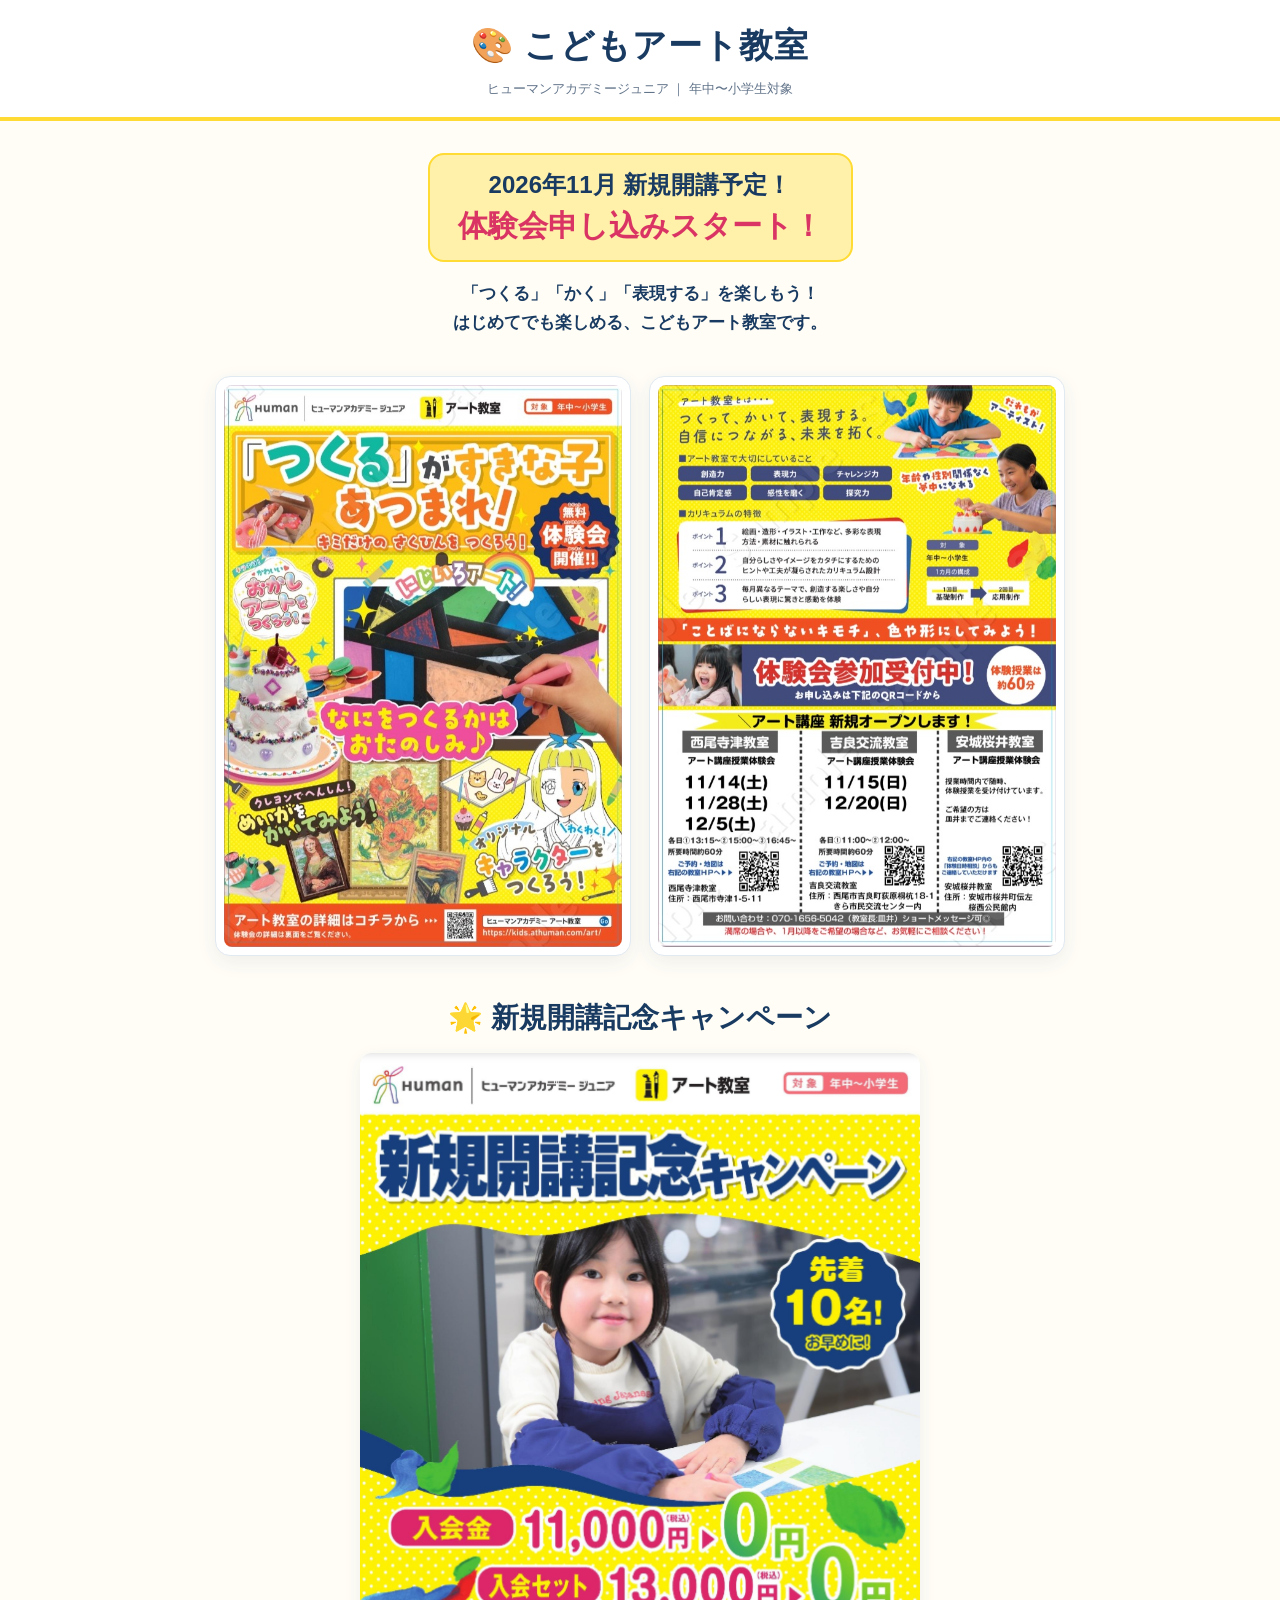
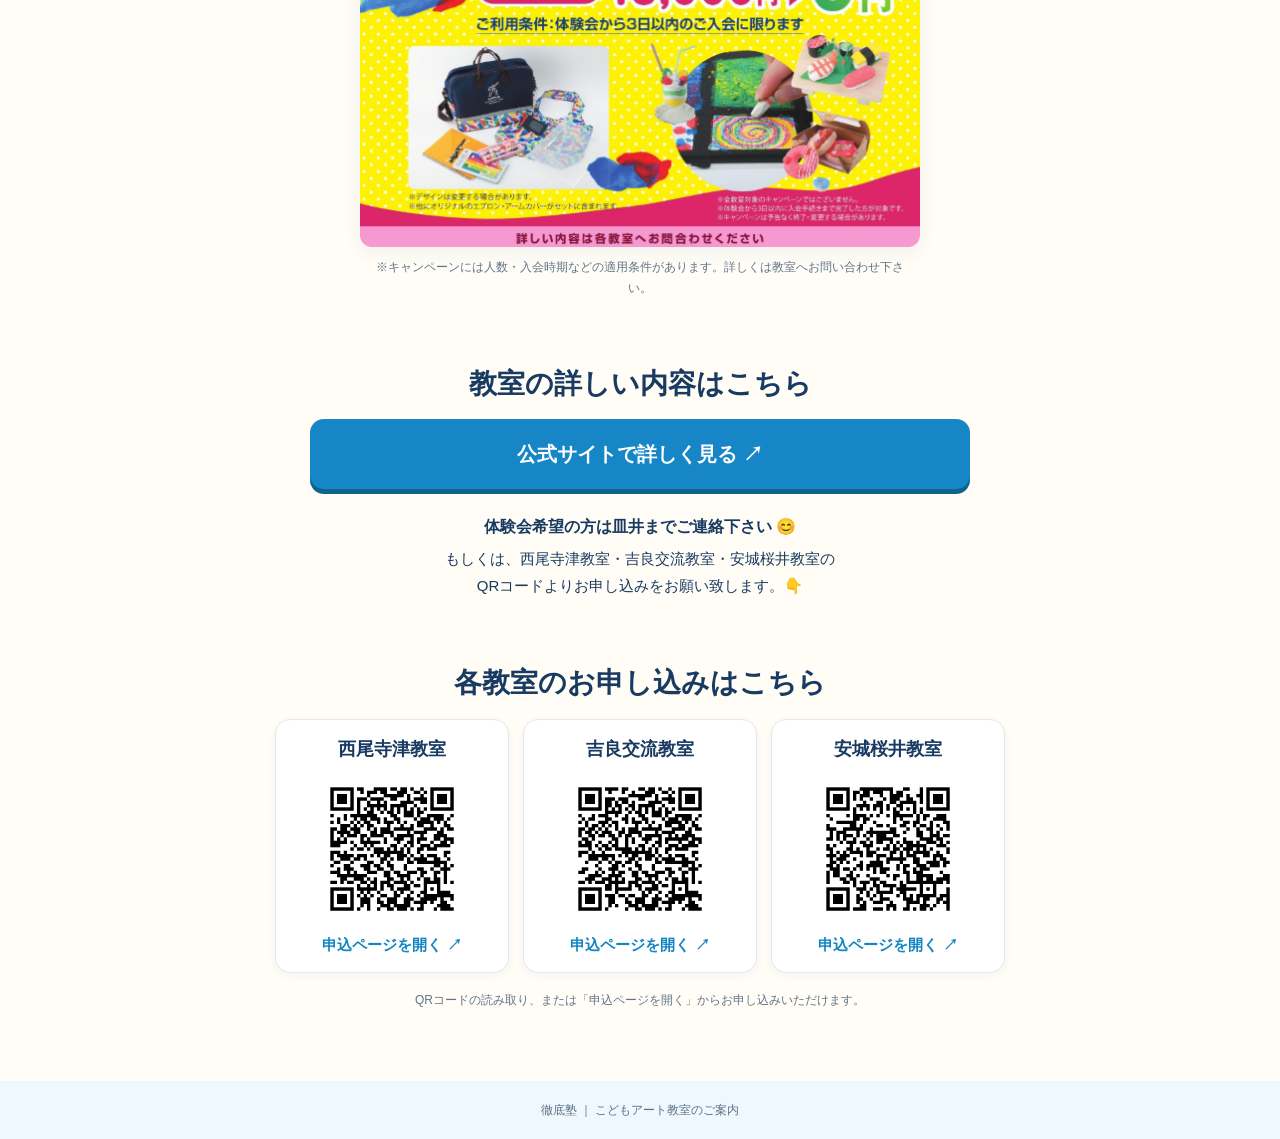
==== art/index.html @ 749afa4c "Add art classroom landing page with embedded flyers and QR codes" ====
<!doctype html>
<html lang="ja">
<head>
<meta charset="utf-8">
<meta name="viewport" content="width=device-width,initial-scale=1">
<meta name="description" content="ヒューマンアカデミージュニア こどもアート教室の新規開講・無料体験会のご案内。西尾寺津・吉良交流・安城桜井教室の申込QRコードを掲載。">
<title>こどもアート教室｜新規開講・体験会のご案内</title>
<style>
:root{--ink:#193b62;--blue:#1786c7;--yellow:#ffdb33;--cream:#fffdf6;--muted:#62748a;--pink:#e95083;--border:#e1e9f1}
*{box-sizing:border-box}
body{margin:0;background:var(--cream);color:var(--ink);font-family:-apple-system,BlinkMacSystemFont,"Hiragino Kaku Gothic ProN","Yu Gothic",Meiryo,sans-serif;line-height:1.7}
a{color:inherit}.wrap{width:min(100% - 32px,900px);margin:auto}
.site-header{padding:17px 14px;text-align:center;background:#fff;border-bottom:4px solid var(--yellow)}
.site-header h1{font-size:clamp(24px,4.5vw,34px);margin:0;font-weight:900;letter-spacing:.03em}
.site-header p{margin:3px 0 0;font-size:13px;color:var(--muted)}
main{padding-bottom:60px}
.hero{text-align:center;padding:32px 0 20px}
.opening{display:inline-block;padding:12px 28px;border-radius:16px;background:#fff0aa;border:2px solid var(--yellow);font-weight:900;font-size:clamp(17px,3.7vw,24px);line-height:1.5}
.opening strong{display:block;color:#d93464;font-size:clamp(21px,5vw,30px)}
.intro{margin:18px auto 0;max-width:640px;font-size:clamp(14px,3vw,17px);font-weight:700}
.section{padding:18px 0 10px}.section h2{text-align:center;font-size:clamp(22px,4vw,28px);line-height:1.4;margin:14px 0 16px}
.subtitle{text-align:center;margin:-3px 0 18px;color:var(--muted);font-size:14px}
.date-grid{display:grid;grid-template-columns:repeat(3,minmax(0,1fr));gap:12px;max-width:850px;margin:0 auto 23px}
.date-card{background:#fff;border:1px solid var(--border);border-radius:14px;padding:16px 12px;text-align:center;box-shadow:0 2px 10px #1636550a}
.date-card b{display:block;font-size:16px;margin-bottom:5px}.date-card p{margin:0;font-size:14px;font-weight:700;line-height:1.5}
.date-card small{display:block;color:var(--muted);font-size:12px;margin-top:4px}
.flyers{display:grid;grid-template-columns:repeat(2,minmax(0,1fr));gap:18px;align-items:start;max-width:850px;margin:auto}
.flyer{margin:0;background:#fff;padding:8px;border:1px solid var(--border);border-radius:15px;box-shadow:0 6px 20px #17395813}
.flyer img{display:block;width:100%;height:auto;border-radius:8px}
.flyer figcaption{text-align:center;font-size:13px;font-weight:700;padding:10px 0 4px;color:#48637e}
.campaign-box{max-width:560px;margin:auto;text-align:center}
.campaign-img{display:block;width:100%;height:auto;border-radius:12px;box-shadow:0 5px 18px #16365512}
.note{font-size:12px;color:var(--muted);margin:10px auto 0;max-width:540px;text-align:center}
.cta{margin:24px auto 0;text-align:center;max-width:660px}
.button{display:block;padding:18px 18px;margin:0 auto;background:var(--blue);border-radius:14px;color:#fff;text-decoration:none;font-weight:900;font-size:clamp(16px,3.6vw,20px);box-shadow:0 5px 0 #0e638f}
.contact{font-size:16px;margin:24px 0 5px;font-weight:700}
.or{font-size:15px;line-height:1.8;margin:5px auto 22px}
.qr-grid{display:grid;grid-template-columns:repeat(3,minmax(0,1fr));gap:14px;margin:10px auto 0;max-width:730px}
.qr-card{text-align:center;background:#fff;border:1px solid var(--border);border-radius:15px;padding:14px 9px;box-shadow:0 3px 10px #1636550b}
.qr-title{font-size:clamp(13px,2.5vw,18px);font-weight:900;white-space:nowrap;margin-bottom:10px}
.qr-card img{display:block;width:100%;max-width:150px;height:auto;margin:0 auto 7px;aspect-ratio:1}
.qr-link{font-size:clamp(11px,2.3vw,15px);font-weight:800;color:#1385c1;text-decoration:none}
.qr-note{font-size:12px;color:var(--muted);text-align:center;margin:17px 0 0}
.footer{background:#eef8fe;text-align:center;color:#5c7186;font-size:12px;padding:19px}
@media(max-width:650px){.wrap{width:min(100% - 24px,900px)}.hero{padding:24px 0 10px}.section{padding-top:16px}.date-grid{grid-template-columns:1fr;gap:8px;max-width:420px}.date-card{padding:11px 14px}.date-card p{font-size:13px}.flyers{grid-template-columns:1fr;gap:14px;max-width:530px}.qr-grid{gap:7px}.qr-card{padding:12px 4px}.qr-title{letter-spacing:-.04em}.contact{font-size:15px}.or{font-size:14px}}
@media(max-width:365px){.qr-grid{gap:5px}.qr-title{font-size:12px}.qr-link{font-size:10px}}
</style>
</head>
<body>
<header class="site-header"><h1>🎨 こどもアート教室</h1><p>ヒューマンアカデミージュニア ｜ 年中〜小学生対象</p></header>
<main class="wrap">
<section class="hero" aria-labelledby="newopening"><div class="opening" id="newopening">2026年11月 新規開講予定！<strong>体験会申し込みスタート！</strong></div><p class="intro">「つくる」「かく」「表現する」を楽しもう！<br>はじめてでも楽しめる、こどもアート教室です。</p></section>
<section class="section">
<div class="flyers">
 <figure class="flyer"><img src="[data-uri]" width="648" height="915" alt="体験会チラシ表面。『つくる』がすきな子あつまれ！無料体験会開催" loading="eager"></figure>
 <figure class="flyer"><img src="[data-uri]" width="648" height="916" alt="体験会チラシ裏面。アート教室の特徴と西尾寺津・吉良交流・安城桜井の体験会日程" loading="eager"></figure>
</div>
</section>
<section class="section" aria-labelledby="campaign-title">
<h2 id="campaign-title">🌟 新規開講記念キャンペーン</h2>
<div class="campaign-box"><img class="campaign-img" src="[data-uri]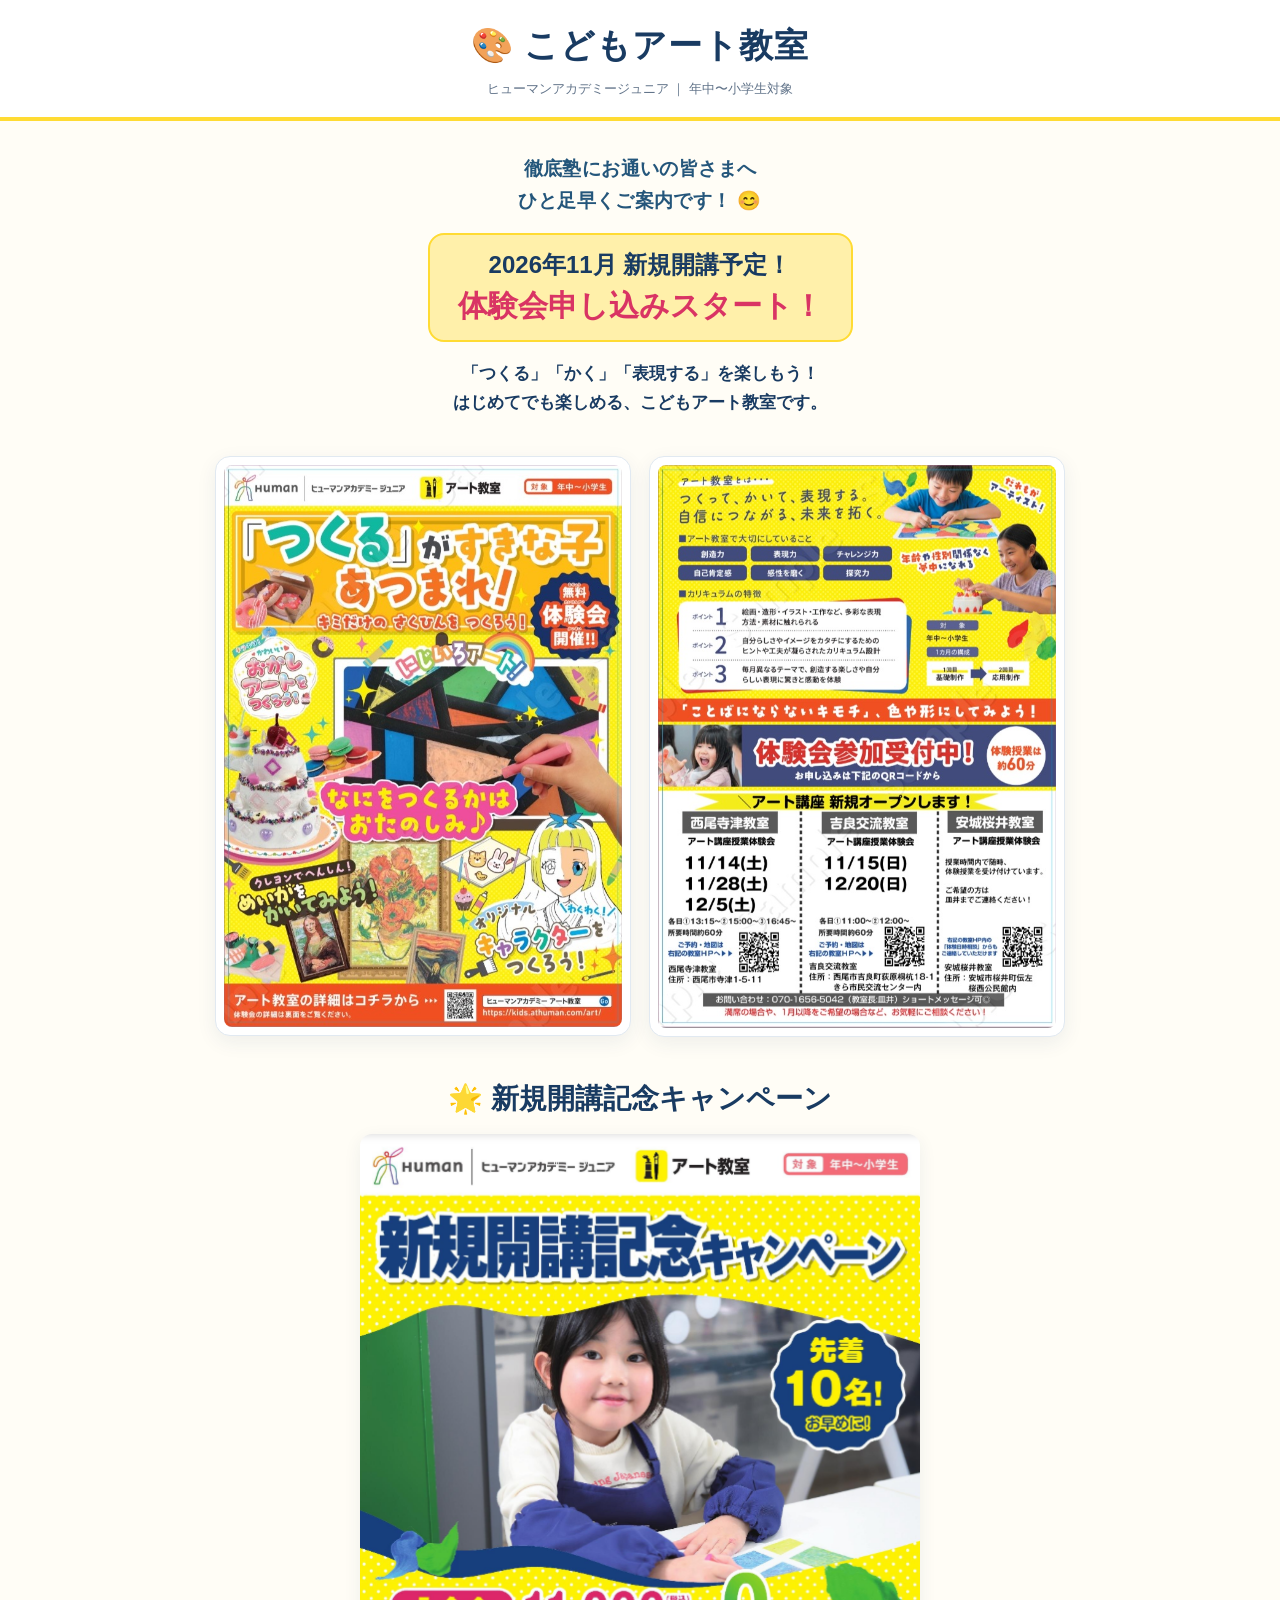
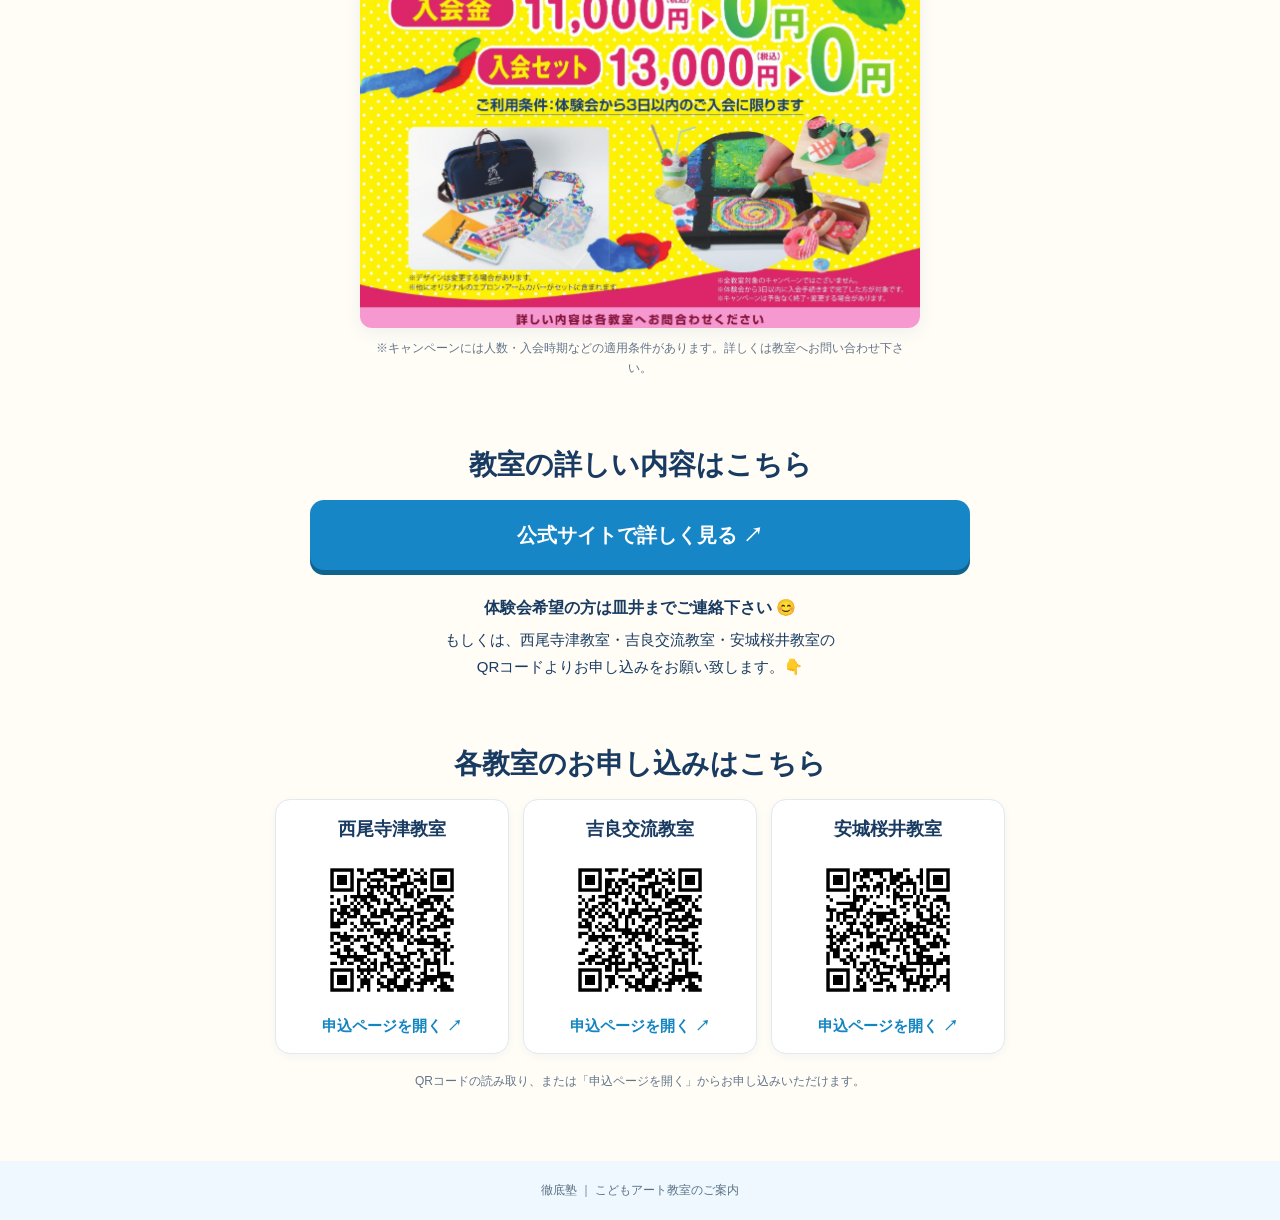
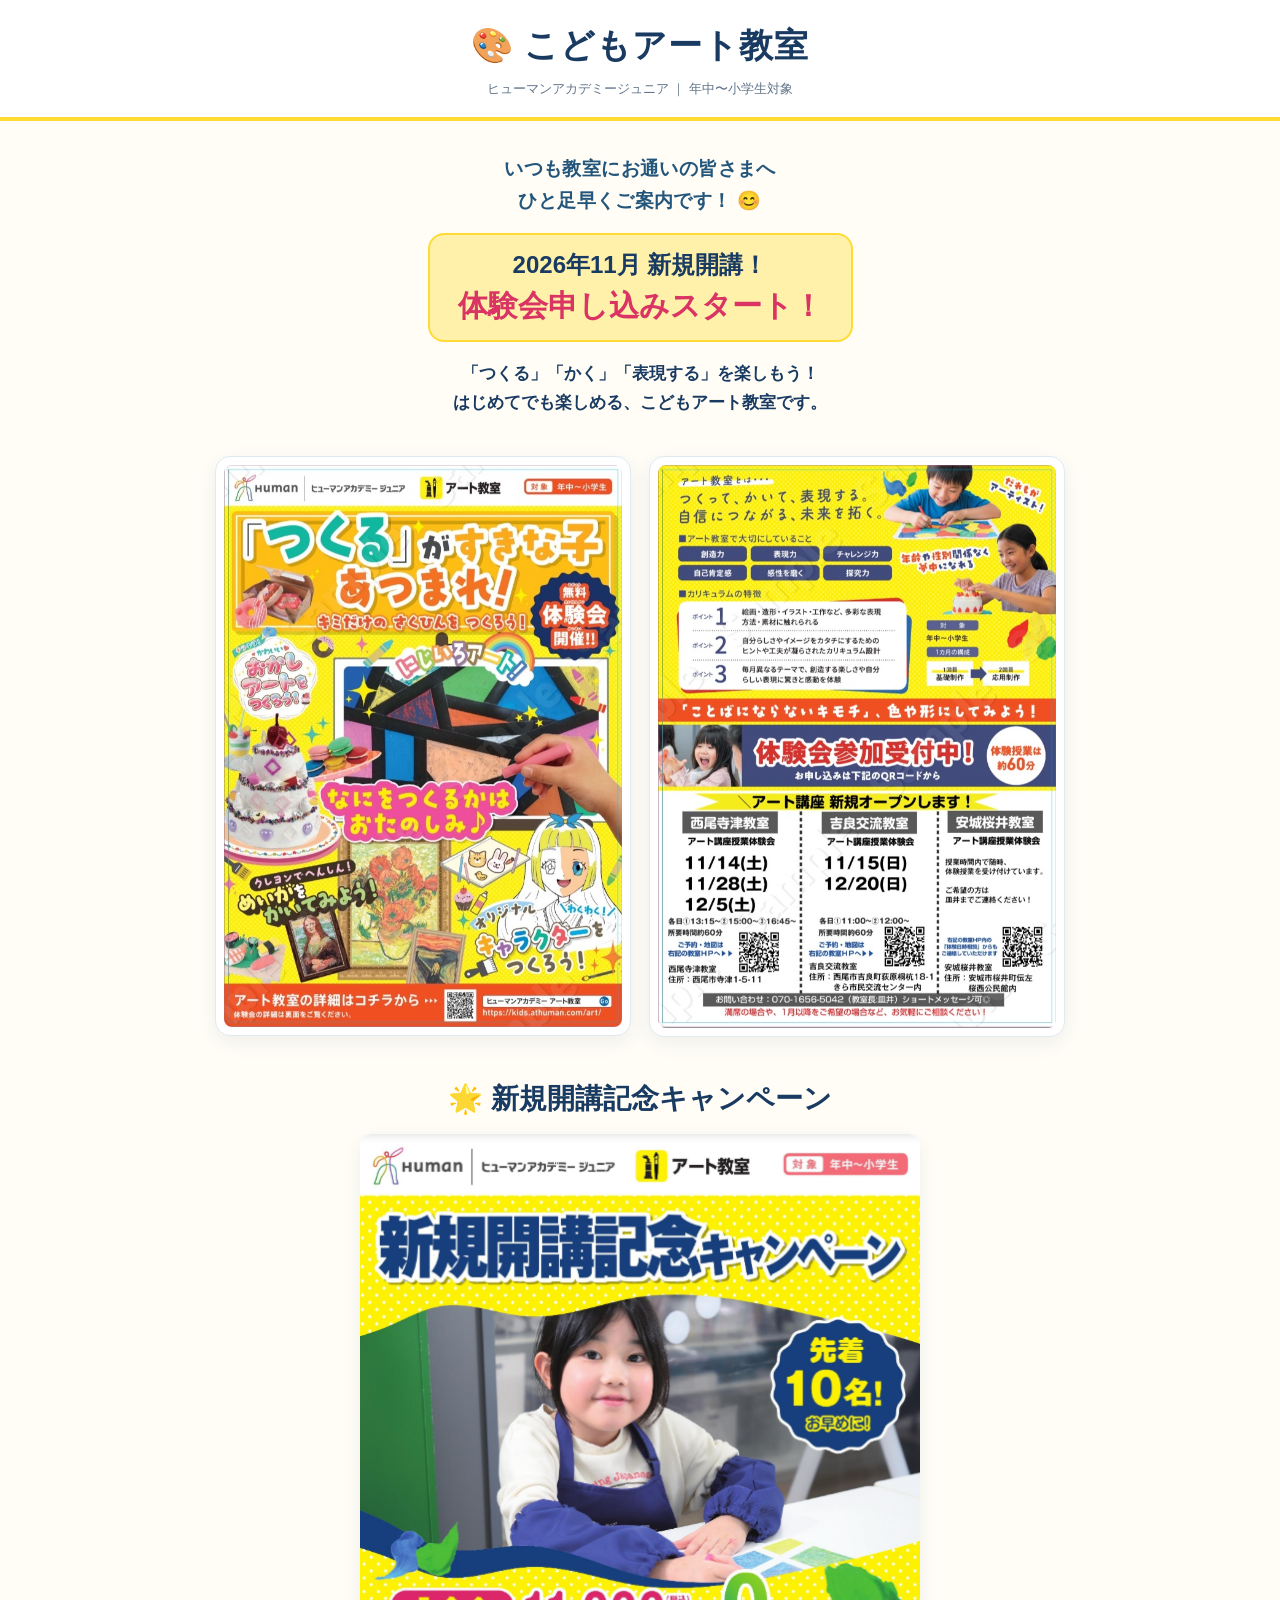
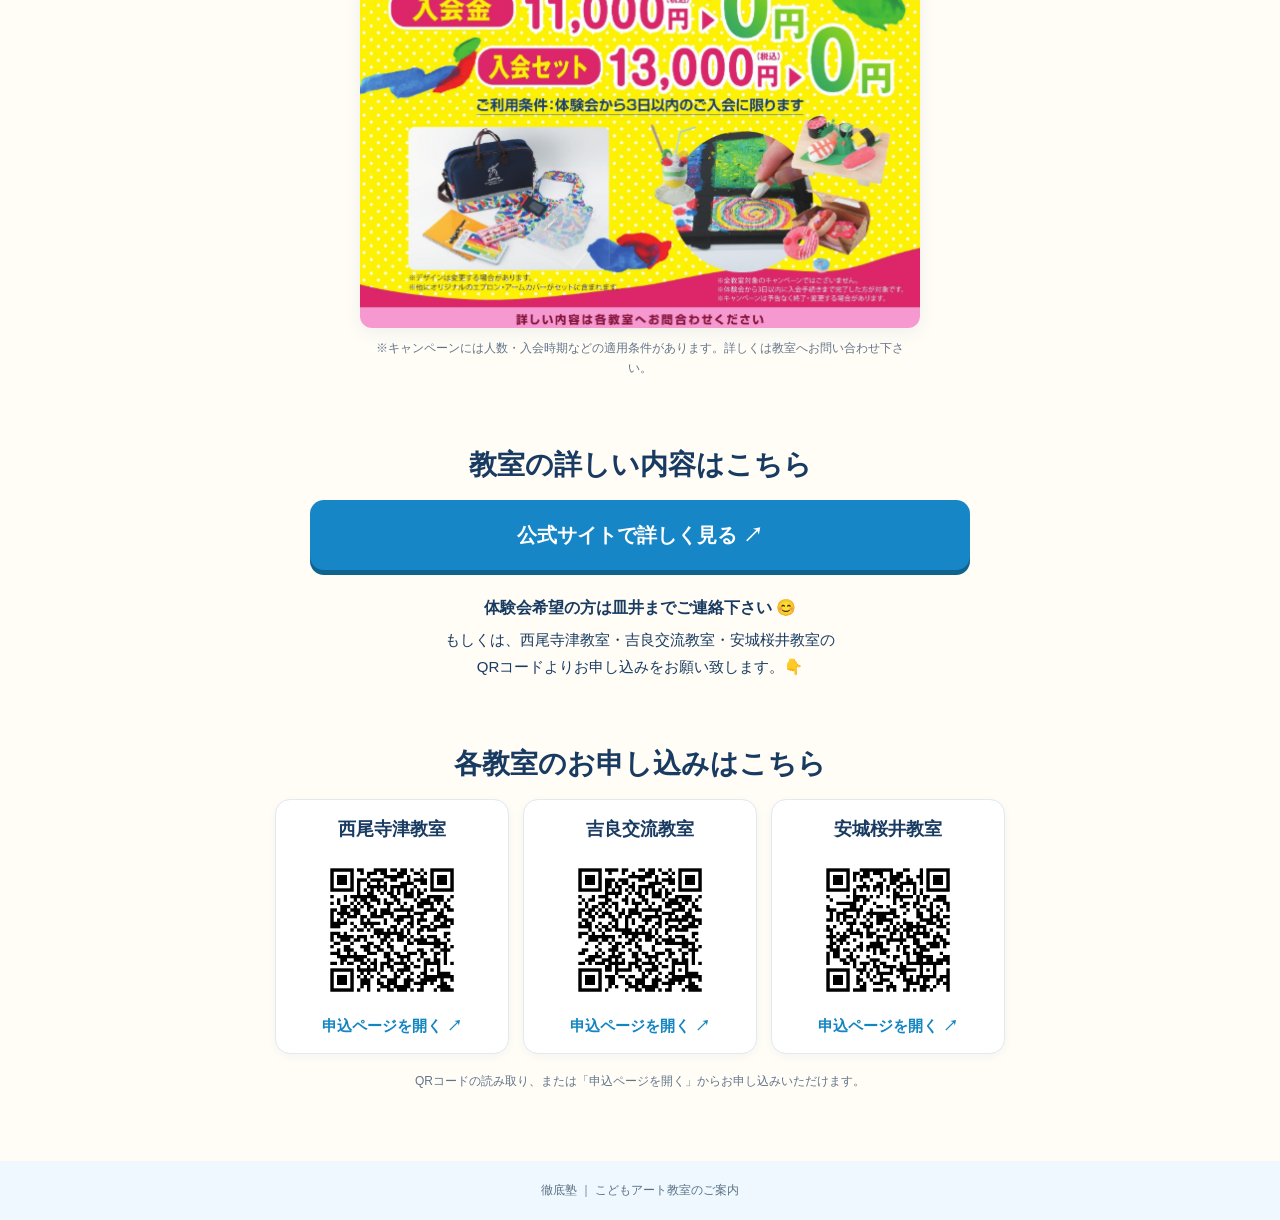
